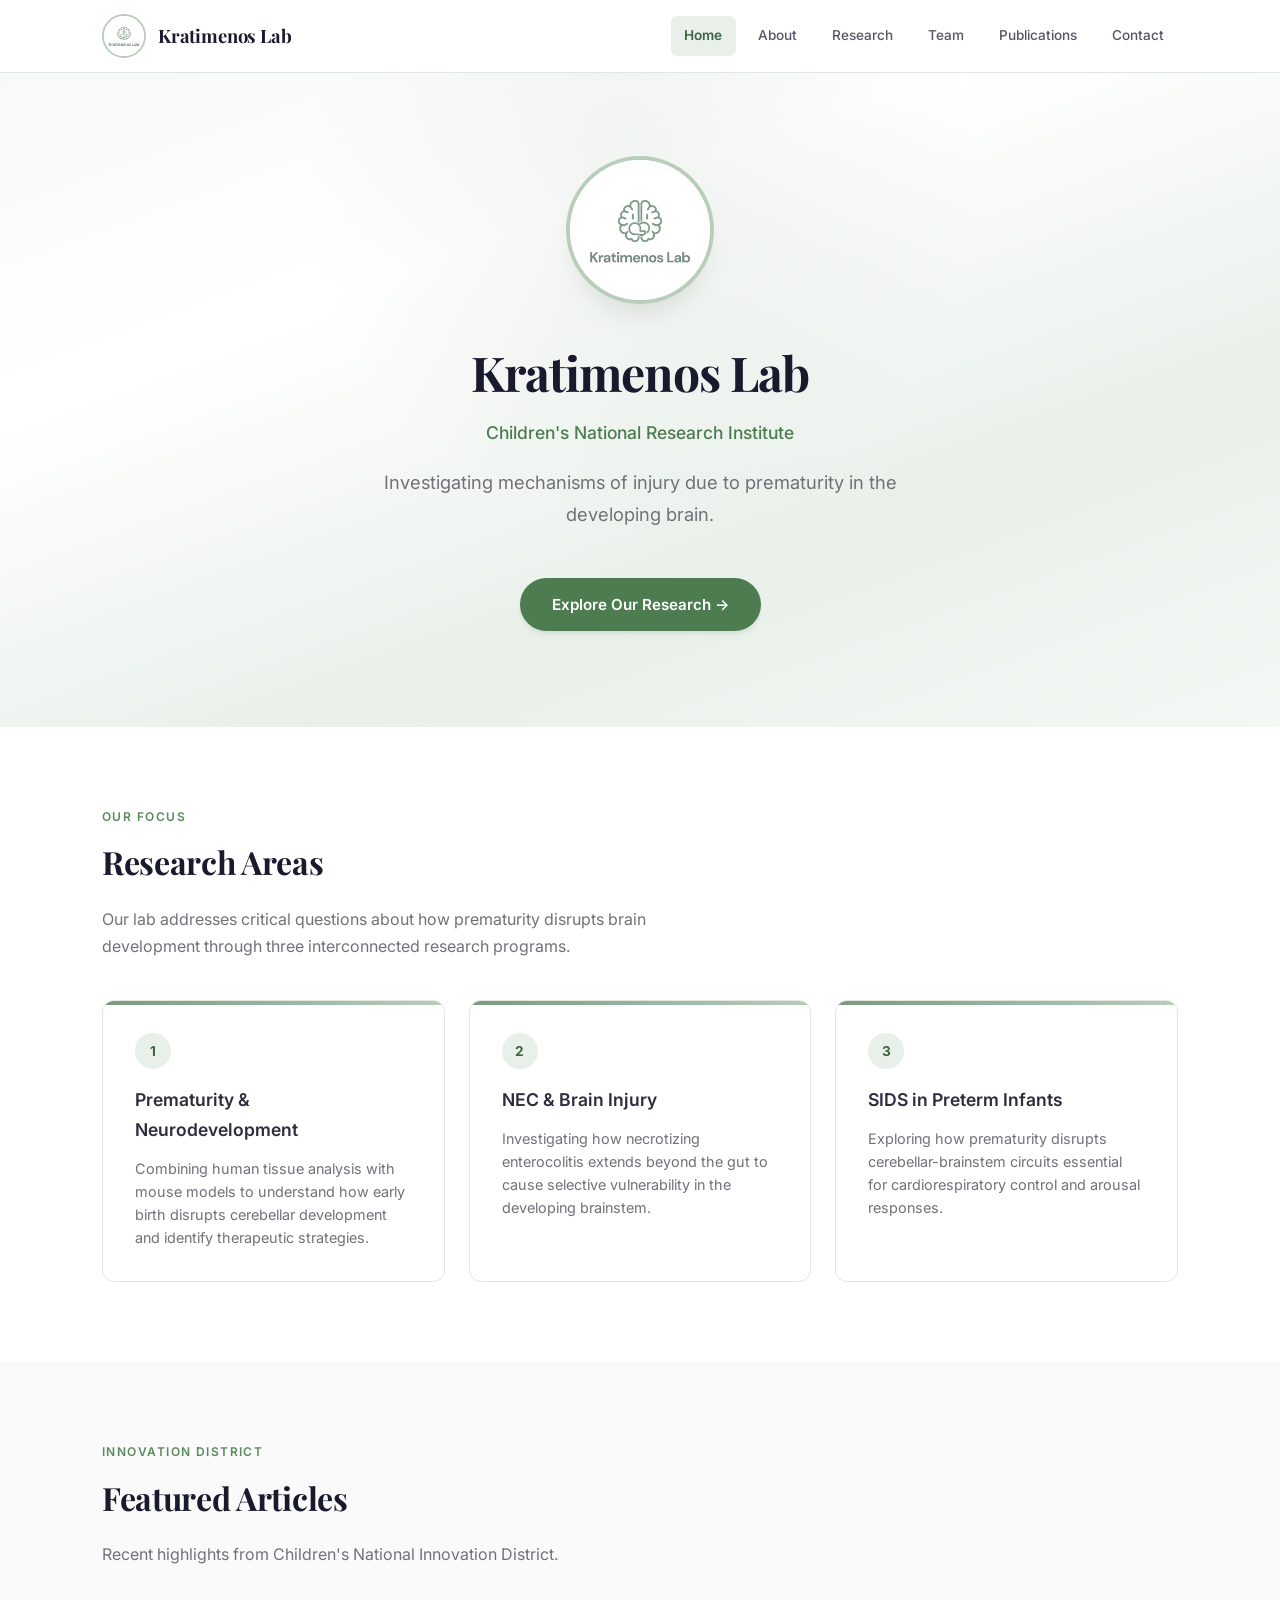
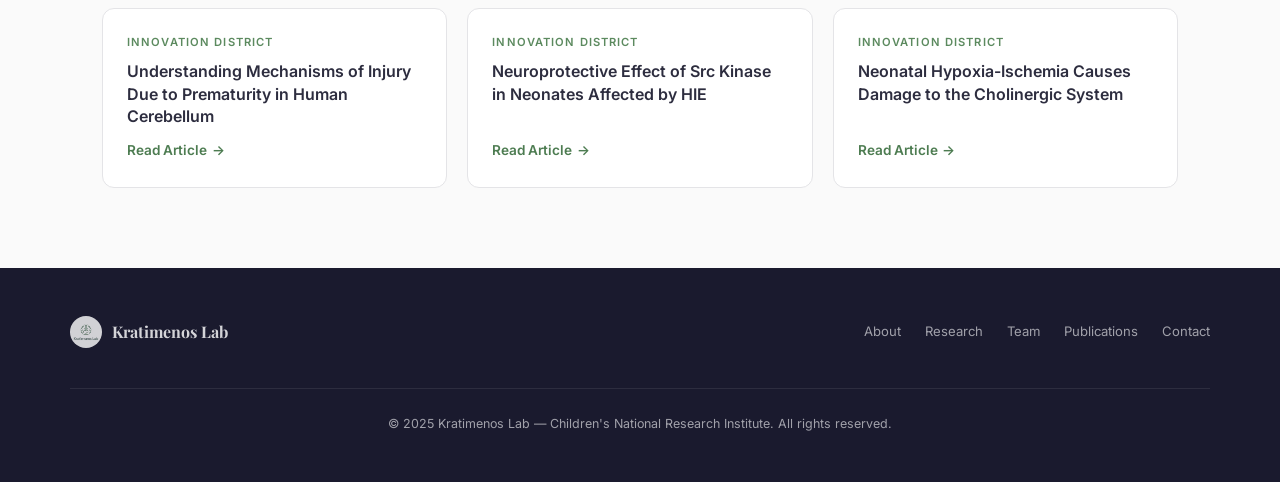
==== index.html @ 406d5666 "Redesign as multi-page professional academic lab site - Split into separate pages: Home, About, Rese" ====
<!DOCTYPE html>
<html lang="en">
<head>
  <meta charset="UTF-8">
  <meta name="viewport" content="width=device-width,initial-scale=1">
  <title>Kratimenos Lab | Children's National Research Institute</title>
  <meta name="description" content="Investigating mechanisms of injury due to prematurity in the developing brain. Kratimenos Lab at Children's National Research Institute.">
  <link rel="icon" href="assets/images/logo.jpg" type="image/jpeg">
  <link rel="stylesheet" href="assets/css/style.css">
</head>
<body>

<!-- NAV -->
<nav class="navbar">
  <div class="nav-inner">
    <a href="index.html" class="nav-brand">
      <img src="assets/images/logo.jpg" alt="Kratimenos Lab">
      Kratimenos Lab
    </a>
    <button class="nav-toggle" aria-label="Menu" aria-expanded="false">
      <span></span><span></span><span></span>
    </button>
    <div class="nav-links">
      <a href="index.html" class="active">Home</a>
      <a href="about.html">About</a>
      <a href="research.html">Research</a>
      <a href="team.html">Team</a>
      <a href="publications.html">Publications</a>
      <a href="contact.html">Contact</a>
    </div>
  </div>
</nav>

<!-- HERO -->
<header class="hero">
  <div class="container">
    <img src="assets/images/logo.jpg" alt="Kratimenos Lab" class="hero-logo">
    <h1>Kratimenos Lab</h1>
    <p class="hero-inst">Children's National Research Institute</p>
    <p class="hero-tagline">Investigating mechanisms of injury due to prematurity in the developing brain.</p>
    <a href="about.html" class="hero-cta">Explore Our Research &rarr;</a>
  </div>
</header>

<!-- RESEARCH OVERVIEW -->
<section class="home-section">
  <div class="container">
    <p class="section-label">Our Focus</p>
    <h2 class="section-heading">Research Areas</h2>
    <p class="section-desc">Our lab addresses critical questions about how prematurity disrupts brain development through three interconnected research programs.</p>
    <div class="research-preview-grid">
      <div class="research-preview">
        <div class="rp-num">1</div>
        <h3>Prematurity &amp; Neurodevelopment</h3>
        <p>Combining human tissue analysis with mouse models to understand how early birth disrupts cerebellar development and identify therapeutic strategies.</p>
      </div>
      <div class="research-preview">
        <div class="rp-num">2</div>
        <h3>NEC &amp; Brain Injury</h3>
        <p>Investigating how necrotizing enterocolitis extends beyond the gut to cause selective vulnerability in the developing brainstem.</p>
      </div>
      <div class="research-preview">
        <div class="rp-num">3</div>
        <h3>SIDS in Preterm Infants</h3>
        <p>Exploring how prematurity disrupts cerebellar-brainstem circuits essential for cardiorespiratory control and arousal responses.</p>
      </div>
    </div>
  </div>
</section>

<!-- FEATURED IN -->
<section class="home-section">
  <div class="container">
    <p class="section-label">Innovation District</p>
    <h2 class="section-heading">Featured Articles</h2>
    <p class="section-desc">Recent highlights from Children's National Innovation District.</p>
    <div class="featured-grid">
      <a href="https://innovationdistrict.childrensnational.org/understanding-mechanisms-of-injury-due-to-prematurity-in-human-cerebellum/" class="featured-card" target="_blank" rel="noopener">
        <span class="card-label">Innovation District</span>
        <h3>Understanding Mechanisms of Injury Due to Prematurity in Human Cerebellum</h3>
        <span class="card-link">Read Article</span>
      </a>
      <a href="https://innovationdistrict.childrensnational.org/neuroprotective-effect-of-src-kinase-in-neonates-affected-by-hie/" class="featured-card" target="_blank" rel="noopener">
        <span class="card-label">Innovation District</span>
        <h3>Neuroprotective Effect of Src Kinase in Neonates Affected by HIE</h3>
        <span class="card-link">Read Article</span>
      </a>
      <a href="https://innovationdistrict.childrensnational.org/neonatal-hypoxia-ischemia-causes-damage-to-the-cholinergic-system/" class="featured-card" target="_blank" rel="noopener">
        <span class="card-label">Innovation District</span>
        <h3>Neonatal Hypoxia-Ischemia Causes Damage to the Cholinergic System</h3>
        <span class="card-link">Read Article</span>
      </a>
    </div>
  </div>
</section>

<!-- FOOTER -->
<footer>
  <div class="footer-inner">
    <div class="footer-brand">
      <img src="assets/images/logo.jpg" alt="">
      Kratimenos Lab
    </div>
    <div class="footer-links">
      <a href="about.html">About</a>
      <a href="research.html">Research</a>
      <a href="team.html">Team</a>
      <a href="publications.html">Publications</a>
      <a href="contact.html">Contact</a>
    </div>
    <p class="footer-copy">&copy; 2025 Kratimenos Lab &mdash; Children's National Research Institute. All rights reserved.</p>
  </div>
</footer>

<script src="assets/js/nav.js"></script>
</body>
</html>
---- assets/css/style.css ----
/* ============================================
   Kratimenos Lab — Professional Academic Site
   ============================================ */

@import url('https://fonts.googleapis.com/css2?family=Inter:wght@300;400;500;600;700&family=Playfair+Display:wght@600;700&display=swap');

:root {
  --sage-900: #2d4a30;
  --sage-800: #3d6341;
  --sage-700: #4d7c51;
  --sage-600: #5c8a5f;
  --sage-500: #7a9a7e;
  --sage-400: #99b49c;
  --sage-300: #b8ceba;
  --sage-200: #d4e3d5;
  --sage-100: #e8f0e9;
  --sage-50:  #f4f8f4;

  --neutral-900: #1a1a2e;
  --neutral-800: #2d2d3f;
  --neutral-700: #404052;
  --neutral-600: #555566;
  --neutral-500: #71717a;
  --neutral-400: #a1a1aa;
  --neutral-300: #d4d4d8;
  --neutral-200: #e4e4e7;
  --neutral-100: #f4f4f5;
  --neutral-50:  #fafafa;

  --white: #ffffff;
  --font-serif: 'Playfair Display', Georgia, serif;
  --font-sans: 'Inter', -apple-system, BlinkMacSystemFont, 'Segoe UI', sans-serif;
  --shadow-sm: 0 1px 2px rgba(0,0,0,.05);
  --shadow-md: 0 4px 6px -1px rgba(0,0,0,.07), 0 2px 4px -2px rgba(0,0,0,.05);
  --shadow-lg: 0 10px 15px -3px rgba(0,0,0,.08), 0 4px 6px -4px rgba(0,0,0,.04);
  --shadow-xl: 0 20px 25px -5px rgba(0,0,0,.08), 0 8px 10px -6px rgba(0,0,0,.04);
  --radius: 8px;
  --radius-lg: 12px;
  --max-w: 1140px;
  --transition: all .25s ease;
}

/* ---------- Reset ---------- */
*, *::before, *::after { box-sizing: border-box; margin: 0; padding: 0; }
html { scroll-behavior: smooth; }
body {
  font-family: var(--font-sans);
  color: var(--neutral-700);
  line-height: 1.7;
  background: var(--white);
  -webkit-font-smoothing: antialiased;
}
img { max-width: 100%; height: auto; display: block; }
a { color: var(--sage-700); text-decoration: none; transition: var(--transition); }
a:hover { color: var(--sage-900); }
ul, ol { list-style: none; }

/* ---------- Utilities ---------- */
.container { max-width: var(--max-w); margin: 0 auto; padding: 0 2rem; }
.text-center { text-align: center; }

/* ============================
   NAVIGATION
   ============================ */
.navbar {
  position: fixed; top: 0; left: 0; right: 0; z-index: 1000;
  background: rgba(255,255,255,.95);
  backdrop-filter: blur(12px);
  -webkit-backdrop-filter: blur(12px);
  border-bottom: 1px solid var(--neutral-200);
  transition: var(--transition);
}
.navbar.scrolled { box-shadow: var(--shadow-md); }
.nav-inner {
  display: flex; align-items: center; justify-content: space-between;
  max-width: var(--max-w); margin: 0 auto; padding: 0 2rem; height: 72px;
}
.nav-brand {
  display: flex; align-items: center; gap: .75rem;
  font-family: var(--font-serif); font-weight: 700; font-size: 1.15rem;
  color: var(--neutral-900); letter-spacing: -.01em;
}
.nav-brand img { height: 44px; width: 44px; border-radius: 50%; object-fit: cover; border: 2px solid var(--sage-300); }
.nav-links { display: flex; gap: .5rem; }
.nav-links a {
  font-size: .85rem; font-weight: 500; color: var(--neutral-600);
  padding: .5rem .85rem; border-radius: 6px;
  transition: var(--transition);
}
.nav-links a:hover { color: var(--sage-800); background: var(--sage-50); }
.nav-links a.active { color: var(--sage-800); background: var(--sage-100); font-weight: 600; }

.nav-toggle {
  display: none; background: none; border: 1px solid var(--neutral-300);
  border-radius: 6px; padding: .45rem .55rem; cursor: pointer;
}
.nav-toggle span { display: block; width: 20px; height: 2px; background: var(--neutral-700); margin: 4px 0; transition: .3s; }

/* ============================
   PAGE HEADER (Hero-style)
   ============================ */
.page-header {
  padding: 8rem 2rem 4rem;
  background: linear-gradient(135deg, var(--sage-50) 0%, var(--white) 40%, var(--sage-100) 100%);
  border-bottom: 1px solid var(--sage-200);
  position: relative;
  overflow: hidden;
}
.page-header::before {
  content: '';
  position: absolute; top: -50%; right: -20%; width: 600px; height: 600px;
  border-radius: 50%;
  background: radial-gradient(circle, rgba(122,154,126,.08) 0%, transparent 70%);
  pointer-events: none;
}
.page-header .container { position: relative; z-index: 1; }
.page-header h1 {
  font-family: var(--font-serif); font-size: 2.5rem; font-weight: 700;
  color: var(--neutral-900); margin-bottom: .5rem; letter-spacing: -.02em;
}
.page-header .subtitle {
  font-size: 1.1rem; color: var(--neutral-500); max-width: 640px;
}
.breadcrumb {
  font-size: .82rem; color: var(--neutral-400); margin-bottom: 1rem;
}
.breadcrumb a { color: var(--sage-600); }
.breadcrumb span { margin: 0 .4rem; }

/* ============================
   HOME HERO (special)
   ============================ */
.hero {
  padding: 10rem 2rem 6rem;
  background: linear-gradient(160deg, var(--sage-50) 0%, var(--white) 35%, var(--sage-100) 70%, var(--sage-50) 100%);
  text-align: center;
  position: relative;
  overflow: hidden;
}
.hero::before {
  content: '';
  position: absolute; top: -30%; left: 50%; transform: translateX(-50%);
  width: 800px; height: 800px; border-radius: 50%;
  background: radial-gradient(circle, rgba(122,154,126,.1) 0%, transparent 60%);
  pointer-events: none;
}
.hero .container { position: relative; z-index: 1; }
.hero-logo {
  width: 140px; height: 140px; object-fit: cover; border-radius: 50%;
  margin: 0 auto 2rem;
  border: 4px solid var(--white);
  box-shadow: 0 0 0 4px var(--sage-300), var(--shadow-xl);
}
.hero h1 {
  font-family: var(--font-serif); font-size: 3rem; font-weight: 700;
  color: var(--neutral-900); margin-bottom: .3rem; letter-spacing: -.02em;
}
.hero .hero-inst {
  font-size: 1.1rem; color: var(--sage-700); font-weight: 500; margin-bottom: 1.2rem;
}
.hero .hero-tagline {
  font-size: 1.15rem; color: var(--neutral-500); max-width: 600px;
  margin: 0 auto 3rem; line-height: 1.7;
}
.hero-cta {
  display: inline-flex; align-items: center; gap: .5rem;
  padding: .85rem 2rem;
  background: var(--sage-700); color: var(--white);
  border-radius: 50px; font-weight: 600; font-size: .95rem;
  box-shadow: var(--shadow-md); transition: var(--transition);
}
.hero-cta:hover { background: var(--sage-800); color: var(--white); transform: translateY(-2px); box-shadow: var(--shadow-lg); }

/* ============================
   HOME SECTIONS
   ============================ */
.home-section { padding: 5rem 2rem; }
.home-section:nth-child(even) { background: var(--neutral-50); }
.home-section .section-label {
  font-size: .75rem; font-weight: 600; text-transform: uppercase;
  letter-spacing: .12em; color: var(--sage-600); margin-bottom: .5rem;
}
.home-section .section-heading {
  font-family: var(--font-serif); font-size: 2rem; color: var(--neutral-900);
  margin-bottom: 1rem; letter-spacing: -.01em;
}
.home-section .section-desc {
  color: var(--neutral-500); max-width: 640px; margin-bottom: 2.5rem;
}

/* Featured links */
.featured-grid {
  display: grid; grid-template-columns: repeat(auto-fit, minmax(300px, 1fr)); gap: 1.25rem;
}
.featured-card {
  background: var(--white); border: 1px solid var(--neutral-200);
  border-radius: var(--radius-lg); padding: 1.5rem; transition: var(--transition);
  display: flex; flex-direction: column;
}
.featured-card:hover { border-color: var(--sage-400); box-shadow: var(--shadow-lg); transform: translateY(-3px); }
.featured-card .card-label {
  font-size: .7rem; font-weight: 600; text-transform: uppercase;
  letter-spacing: .1em; color: var(--sage-600); margin-bottom: .5rem;
}
.featured-card h3 { font-size: 1rem; font-weight: 600; color: var(--neutral-800); line-height: 1.4; margin-bottom: .75rem; }
.featured-card .card-link {
  margin-top: auto; font-size: .85rem; font-weight: 600;
  color: var(--sage-700); display: inline-flex; align-items: center; gap: .3rem;
}
.featured-card .card-link::after { content: '\2192'; transition: transform .2s; }
.featured-card:hover .card-link::after { transform: translateX(4px); }

/* Research preview cards on home */
.research-preview-grid {
  display: grid; grid-template-columns: repeat(auto-fit, minmax(300px, 1fr)); gap: 1.5rem;
}
.research-preview {
  background: var(--white); border: 1px solid var(--neutral-200);
  border-radius: var(--radius-lg); padding: 2rem; position: relative;
  transition: var(--transition); overflow: hidden;
}
.research-preview::before {
  content: ''; position: absolute; top: 0; left: 0; right: 0;
  height: 4px; background: linear-gradient(90deg, var(--sage-500), var(--sage-300));
}
.research-preview:hover { box-shadow: var(--shadow-lg); transform: translateY(-3px); }
.research-preview .rp-num {
  display: inline-flex; align-items: center; justify-content: center;
  width: 36px; height: 36px; border-radius: 50%;
  background: var(--sage-100); color: var(--sage-800);
  font-weight: 700; font-size: .85rem; margin-bottom: 1rem;
}
.research-preview h3 { font-size: 1.1rem; font-weight: 600; color: var(--neutral-800); margin-bottom: .75rem; }
.research-preview p { font-size: .9rem; color: var(--neutral-500); line-height: 1.6; }

/* ============================
   ABOUT PAGE
   ============================ */
.about-content { padding: 4rem 2rem 5rem; }
.about-block { margin-bottom: 3rem; max-width: 780px; }
.about-block h2 {
  font-family: var(--font-serif); font-size: 1.5rem; color: var(--neutral-900);
  margin-bottom: .75rem; padding-left: 1rem;
  border-left: 3px solid var(--sage-500);
}
.about-block p { font-size: .95rem; color: var(--neutral-600); line-height: 1.85; }

/* Highlights bar */
.highlights {
  display: grid; grid-template-columns: repeat(auto-fit, minmax(220px, 1fr)); gap: 1.5rem;
  padding: 3rem 2rem; background: var(--sage-50); border-top: 1px solid var(--sage-200);
  border-bottom: 1px solid var(--sage-200);
}
.highlight-item { text-align: center; padding: 1.5rem; }
.highlight-item .hl-icon {
  width: 56px; height: 56px; border-radius: 50%; margin: 0 auto .75rem;
  background: var(--sage-100); color: var(--sage-700);
  display: flex; align-items: center; justify-content: center;
  font-size: 1.5rem;
}
.highlight-item h4 { font-size: .95rem; color: var(--neutral-800); margin-bottom: .25rem; }
.highlight-item p { font-size: .82rem; color: var(--neutral-500); }

/* ============================
   RESEARCH PAGE
   ============================ */
.research-content { padding: 4rem 2rem 5rem; }
.research-area {
  background: var(--white); border: 1px solid var(--neutral-200);
  border-radius: var(--radius-lg); padding: 2.5rem; margin-bottom: 2rem;
  position: relative; overflow: hidden;
  box-shadow: var(--shadow-sm);
}
.research-area::before {
  content: ''; position: absolute; top: 0; left: 0; width: 4px; height: 100%;
  background: linear-gradient(180deg, var(--sage-500), var(--sage-300));
}
.research-area .area-num {
  display: inline-flex; align-items: center; gap: .5rem;
  font-size: .75rem; font-weight: 600; text-transform: uppercase;
  letter-spacing: .1em; color: var(--sage-600); margin-bottom: .75rem;
}
.research-area .area-num span {
  display: inline-flex; align-items: center; justify-content: center;
  width: 28px; height: 28px; border-radius: 50%;
  background: var(--sage-100); color: var(--sage-800);
  font-weight: 700; font-size: .8rem;
}
.research-area h2 {
  font-family: var(--font-serif); font-size: 1.4rem; color: var(--neutral-900);
  margin-bottom: 1rem; letter-spacing: -.01em;
}
.research-area p { font-size: .93rem; color: var(--neutral-600); line-height: 1.85; }

/* ============================
   PI SECTION
   ============================ */
.pi-section { padding: 4rem 2rem; background: var(--sage-50); border-bottom: 1px solid var(--sage-200); }
.pi-card {
  display: flex; gap: 3rem; align-items: flex-start;
  max-width: 860px; margin: 0 auto;
}
.pi-avatar {
  flex-shrink: 0; width: 200px; height: 200px; border-radius: var(--radius-lg);
  background: linear-gradient(135deg, var(--sage-300), var(--sage-500));
  color: var(--white);
  display: flex; align-items: center; justify-content: center;
  font-family: var(--font-serif); font-size: 3.5rem; font-weight: 700;
  box-shadow: var(--shadow-lg);
}
.pi-info h2 {
  font-family: var(--font-serif); font-size: 1.8rem; color: var(--neutral-900);
  margin-bottom: .25rem;
}
.pi-info .pi-title {
  font-size: 1rem; color: var(--sage-700); font-weight: 500; margin-bottom: .25rem;
}
.pi-info .pi-affiliation {
  font-size: .9rem; color: var(--neutral-500); margin-bottom: 1.25rem;
  padding-bottom: 1.25rem; border-bottom: 1px solid var(--sage-200);
}
.pi-info .pi-bio { font-size: .93rem; color: var(--neutral-600); line-height: 1.8; }

/* ============================
   TEAM PAGE
   ============================ */
.team-content { padding: 4rem 2rem 5rem; }
.team-grid {
  display: grid; grid-template-columns: repeat(auto-fill, minmax(280px, 1fr)); gap: 1.5rem;
}
.member-card {
  background: var(--white); border: 1px solid var(--neutral-200);
  border-radius: var(--radius-lg); padding: 1.75rem; text-align: center;
  transition: var(--transition);
  box-shadow: var(--shadow-sm);
}
.member-card:hover { box-shadow: var(--shadow-lg); transform: translateY(-4px); }
.member-card .avatar {
  width: 80px; height: 80px; border-radius: 50%; margin: 0 auto 1rem;
  background: linear-gradient(135deg, var(--sage-200), var(--sage-400));
  color: var(--sage-900);
  display: flex; align-items: center; justify-content: center;
  font-size: 1.3rem; font-weight: 700; font-family: var(--font-serif);
}
.member-card h3 { font-size: 1.05rem; color: var(--neutral-800); margin-bottom: .15rem; font-weight: 600; }
.member-card .mem-title { font-size: .82rem; color: var(--sage-700); font-weight: 500; margin-bottom: .6rem; }
.member-card .mem-bio { font-size: .83rem; color: var(--neutral-500); line-height: 1.55; }

/* ============================
   PUBLICATIONS PAGE
   ============================ */
.pub-content { padding: 4rem 2rem 5rem; }
.pub-stats {
  display: flex; gap: 2rem; margin-bottom: 3rem; flex-wrap: wrap;
}
.pub-stat {
  background: var(--sage-50); border: 1px solid var(--sage-200);
  border-radius: var(--radius); padding: 1.25rem 1.75rem;
}
.pub-stat .stat-num {
  font-family: var(--font-serif); font-size: 2rem; font-weight: 700; color: var(--sage-800);
}
.pub-stat .stat-label { font-size: .8rem; color: var(--neutral-500); font-weight: 500; }

.pub-list { display: flex; flex-direction: column; gap: 1rem; }
.pub-item {
  background: var(--white); border: 1px solid var(--neutral-200);
  border-radius: var(--radius-lg); padding: 1.75rem 2rem;
  transition: var(--transition); display: flex; gap: 1.5rem;
  box-shadow: var(--shadow-sm);
}
.pub-item:hover { border-color: var(--sage-400); box-shadow: var(--shadow-md); }
.pub-item .pub-num {
  flex-shrink: 0; width: 40px; height: 40px; border-radius: 50%;
  background: var(--sage-100); color: var(--sage-800);
  display: flex; align-items: center; justify-content: center;
  font-weight: 700; font-size: .85rem; margin-top: .2rem;
}
.pub-item .pub-body { flex: 1; }
.pub-item h3 {
  font-size: 1rem; font-weight: 600; color: var(--neutral-800);
  line-height: 1.45; margin-bottom: .5rem;
}
.pub-item h3 a { color: var(--neutral-800); }
.pub-item h3 a:hover { color: var(--sage-700); }
.pub-meta-line {
  display: flex; flex-wrap: wrap; gap: .4rem; align-items: center;
  font-size: .82rem; color: var(--neutral-500); margin-bottom: .4rem;
}
.pub-meta-line .journal {
  font-weight: 600; color: var(--sage-700);
}
.pub-meta-line .badge {
  display: inline-block; padding: .15rem .5rem; border-radius: 20px;
  font-size: .7rem; font-weight: 600; background: var(--sage-100);
  color: var(--sage-800);
}
.pub-authors {
  font-size: .8rem; color: var(--neutral-400); line-height: 1.5;
}
.pub-ids {
  display: flex; gap: 1rem; margin-top: .5rem; font-size: .78rem;
}
.pub-ids a {
  color: var(--sage-600); font-weight: 500;
  padding: .2rem .6rem; border-radius: 4px; background: var(--neutral-50);
  border: 1px solid var(--neutral-200);
}
.pub-ids a:hover { background: var(--sage-50); border-color: var(--sage-300); }

/* ============================
   CONTACT PAGE
   ============================ */
.contact-content { padding: 4rem 2rem 5rem; }
.contact-grid {
  display: grid; grid-template-columns: 1fr 1fr; gap: 3rem;
  max-width: 800px;
}
.contact-block h3 {
  font-family: var(--font-serif); font-size: 1.2rem; color: var(--neutral-900);
  margin-bottom: 1rem;
}
.contact-block p { font-size: .95rem; color: var(--neutral-600); margin-bottom: .4rem; }
.contact-block .inst-name { font-weight: 600; color: var(--neutral-800); }

/* ============================
   FOOTER
   ============================ */
footer {
  background: var(--neutral-900); color: var(--neutral-400);
  padding: 3rem 2rem;
}
.footer-inner {
  max-width: var(--max-w); margin: 0 auto;
  display: flex; justify-content: space-between; align-items: center; flex-wrap: wrap; gap: 1rem;
}
.footer-brand {
  display: flex; align-items: center; gap: .6rem;
  font-family: var(--font-serif); font-weight: 700; font-size: 1rem; color: var(--neutral-300);
}
.footer-brand img { height: 32px; width: 32px; border-radius: 50%; object-fit: cover; opacity: .8; }
.footer-links { display: flex; gap: 1.5rem; }
.footer-links a { font-size: .82rem; color: var(--neutral-400); }
.footer-links a:hover { color: var(--sage-400); }
.footer-copy { width: 100%; text-align: center; margin-top: 1.5rem; padding-top: 1.5rem; border-top: 1px solid var(--neutral-800); font-size: .78rem; }

/* ============================
   RESPONSIVE
   ============================ */
@media (max-width: 768px) {
  .nav-toggle { display: block; }
  .nav-links {
    display: none; flex-direction: column;
    position: absolute; top: 100%; left: 0; right: 0;
    background: var(--white); border-bottom: 1px solid var(--neutral-200);
    padding: 1rem; gap: .25rem; box-shadow: var(--shadow-lg);
  }
  .nav-links.open { display: flex; }

  .hero { padding: 7rem 1.5rem 3.5rem; }
  .hero h1 { font-size: 2.2rem; }
  .hero-logo { width: 110px; height: 110px; }

  .page-header { padding: 6.5rem 1.5rem 2.5rem; }
  .page-header h1 { font-size: 1.8rem; }

  .pi-card { flex-direction: column; align-items: center; text-align: center; gap: 1.5rem; }
  .pi-avatar { width: 150px; height: 150px; font-size: 2.5rem; }
  .pi-info .pi-affiliation { text-align: center; }

  .team-grid { grid-template-columns: 1fr; }
  .featured-grid { grid-template-columns: 1fr; }
  .research-preview-grid { grid-template-columns: 1fr; }

  .pub-item { flex-direction: column; gap: .75rem; }
  .pub-stats { flex-direction: column; }
  .contact-grid { grid-template-columns: 1fr; gap: 2rem; }

  .footer-inner { flex-direction: column; text-align: center; }
  .footer-links { justify-content: center; }

  .highlights { grid-template-columns: 1fr 1fr; }
}

@media (max-width: 480px) {
  .highlights { grid-template-columns: 1fr; }
}
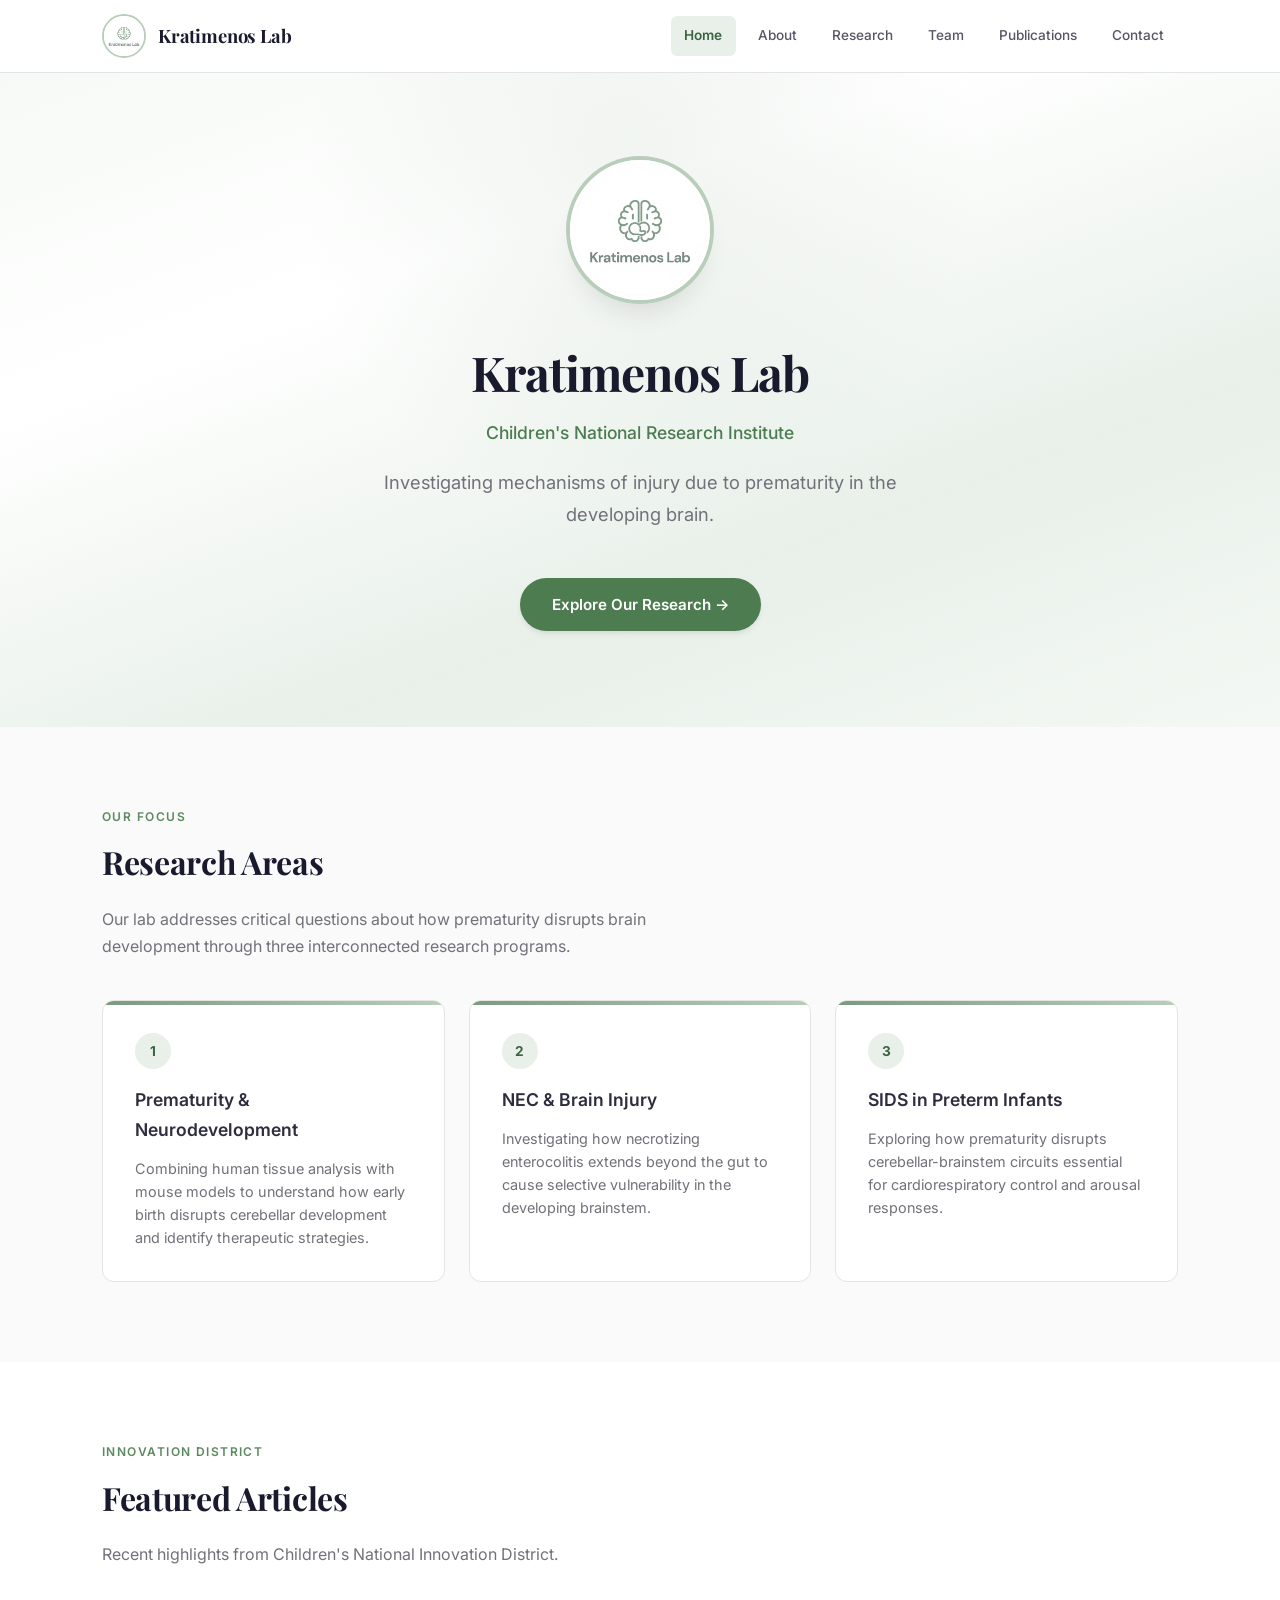
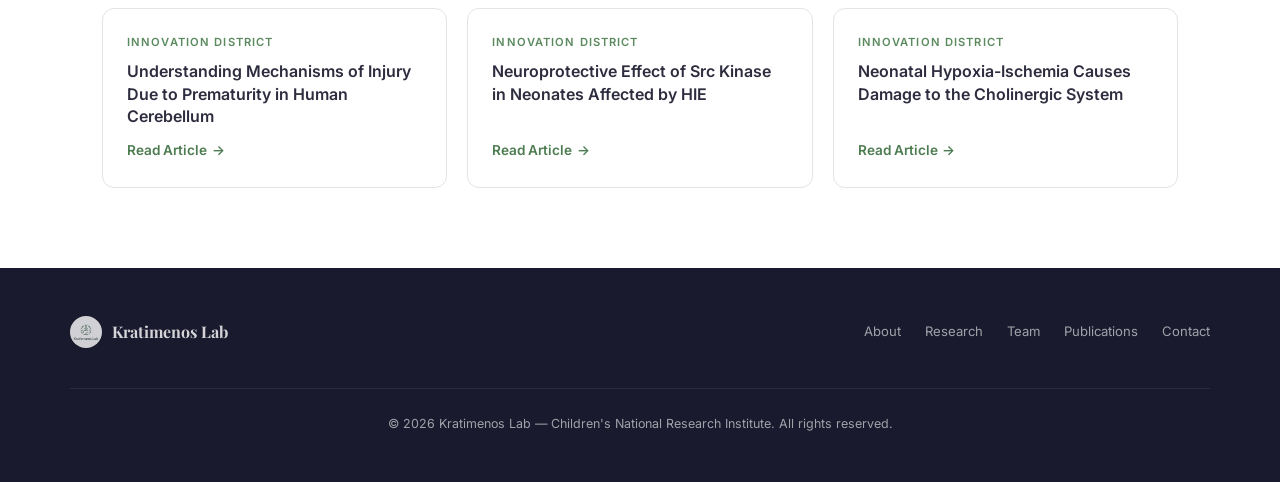
==== commit 428f956f: "Fix mobile/desktop issues: accessibility, layout, and consistency - Add overflow-x:hidden to prevent" ====
--- a/index.html
+++ b/index.html
@@ -5,8 +5,11 @@
   <meta name="viewport" content="width=device-width,initial-scale=1">
   <title>Kratimenos Lab | Children's National Research Institute</title>
   <meta name="description" content="Investigating mechanisms of injury due to prematurity in the developing brain. Kratimenos Lab at Children's National Research Institute.">
-  <link rel="icon" href="assets/images/logo.jpg" type="image/jpeg">
-  <link rel="stylesheet" href="assets/css/style.css">
+  <link rel="icon" href="/assets/images/logo.jpg" type="image/jpeg">
+  <link rel="preconnect" href="https://fonts.googleapis.com">
+  <link rel="preconnect" href="https://fonts.gstatic.com" crossorigin>
+  <link href="https://fonts.googleapis.com/css2?family=Inter:wght@300;400;500;600;700&family=Playfair+Display:wght@600;700&display=swap" rel="stylesheet">
+  <link rel="stylesheet" href="/assets/css/style.css">
 </head>
 <body>
 
@@ -15,7 +18,7 @@
   <div class="nav-inner">
     <a href="index.html" class="nav-brand">
       <img src="assets/images/logo.jpg" alt="Kratimenos Lab">
-      Kratimenos Lab
+      <span>Kratimenos Lab</span>
     </a>
     <button class="nav-toggle" aria-label="Menu" aria-expanded="false">
       <span></span><span></span><span></span>
@@ -31,6 +34,7 @@
   </div>
 </nav>
 
+<main>
 <!-- HERO -->
 <header class="hero">
   <div class="container">
@@ -94,12 +98,14 @@
   </div>
 </section>
 
+</main>
+
 <!-- FOOTER -->
 <footer>
   <div class="footer-inner">
     <div class="footer-brand">
       <img src="assets/images/logo.jpg" alt="">
-      Kratimenos Lab
+      <span>Kratimenos Lab</span>
     </div>
     <div class="footer-links">
       <a href="about.html">About</a>
@@ -108,7 +114,7 @@
       <a href="publications.html">Publications</a>
       <a href="contact.html">Contact</a>
     </div>
-    <p class="footer-copy">&copy; 2025 Kratimenos Lab &mdash; Children's National Research Institute. All rights reserved.</p>
+    <p class="footer-copy">&copy; 2026 Kratimenos Lab &mdash; Children's National Research Institute. All rights reserved.</p>
   </div>
 </footer>
 
--- a/assets/css/style.css
+++ b/assets/css/style.css
@@ -1,8 +1,6 @@
 /* ============================================
    Kratimenos Lab — Professional Academic Site
    ============================================ */
-
-@import url('https://fonts.googleapis.com/css2?family=Inter:wght@300;400;500;600;700&family=Playfair+Display:wght@600;700&display=swap');
 
 :root {
   --sage-900: #2d4a30;
@@ -42,17 +40,23 @@
 
 /* ---------- Reset ---------- */
 *, *::before, *::after { box-sizing: border-box; margin: 0; padding: 0; }
-html { scroll-behavior: smooth; }
+html { scroll-behavior: smooth; scroll-padding-top: 80px; }
 body {
   font-family: var(--font-sans);
   color: var(--neutral-700);
   line-height: 1.7;
   background: var(--white);
   -webkit-font-smoothing: antialiased;
+  overflow-x: hidden;
 }
 img { max-width: 100%; height: auto; display: block; }
 a { color: var(--sage-700); text-decoration: none; transition: var(--transition); }
 a:hover { color: var(--sage-900); }
+a:focus-visible, button:focus-visible {
+  outline: 2px solid var(--sage-500);
+  outline-offset: 2px;
+  border-radius: 4px;
+}
 ul, ol { list-style: none; }
 
 /* ---------- Utilities ---------- */
@@ -346,6 +350,16 @@
 .member-card .mem-title { font-size: .82rem; color: var(--sage-700); font-weight: 500; margin-bottom: .6rem; }
 .member-card .mem-bio { font-size: .83rem; color: var(--neutral-500); line-height: 1.55; }
 
+/* Team sub-heading */
+.team-content .section-label {
+  font-size: .75rem; font-weight: 600; text-transform: uppercase;
+  letter-spacing: .12em; color: var(--sage-600); margin-bottom: .5rem;
+}
+.team-content .section-heading {
+  font-family: var(--font-serif); font-size: 1.8rem;
+  color: var(--neutral-900); margin-bottom: 2rem;
+}
+
 /* ============================
    PUBLICATIONS PAGE
    ============================ */
@@ -397,6 +411,7 @@
 }
 .pub-authors {
   font-size: .8rem; color: var(--neutral-400); line-height: 1.5;
+  word-break: break-word;
 }
 .pub-ids {
   display: flex; gap: 1rem; margin-top: .5rem; font-size: .78rem;
@@ -411,7 +426,7 @@
 /* ============================
    CONTACT PAGE
    ============================ */
-.contact-content { padding: 4rem 2rem 5rem; }
+.contact-content { padding: 4rem 2rem 5rem; min-height: 50vh; }
 .contact-grid {
   display: grid; grid-template-columns: 1fr 1fr; gap: 3rem;
   max-width: 800px;
@@ -447,41 +462,135 @@
 /* ============================
    RESPONSIVE
    ============================ */
+
+/* --- Tablet & below (768px) --- */
 @media (max-width: 768px) {
+  /* Mobile nav */
+  .nav-inner { height: 60px; padding: 0 1.25rem; }
+  .nav-brand { font-size: 1rem; gap: .5rem; }
+  .nav-brand img { height: 36px; width: 36px; }
   .nav-toggle { display: block; }
   .nav-links {
-    display: none; flex-direction: column;
+    display: flex; flex-direction: column;
     position: absolute; top: 100%; left: 0; right: 0;
     background: var(--white); border-bottom: 1px solid var(--neutral-200);
-    padding: 1rem; gap: .25rem; box-shadow: var(--shadow-lg);
+    padding: .5rem 1rem 1rem; gap: 0; box-shadow: var(--shadow-lg);
+    max-height: 0; overflow: hidden; opacity: 0;
+    transition: max-height .35s ease, opacity .25s ease, padding .35s ease;
   }
-  .nav-links.open { display: flex; }
-
-  .hero { padding: 7rem 1.5rem 3.5rem; }
-  .hero h1 { font-size: 2.2rem; }
-  .hero-logo { width: 110px; height: 110px; }
-
-  .page-header { padding: 6.5rem 1.5rem 2.5rem; }
-  .page-header h1 { font-size: 1.8rem; }
-
-  .pi-card { flex-direction: column; align-items: center; text-align: center; gap: 1.5rem; }
-  .pi-avatar { width: 150px; height: 150px; font-size: 2.5rem; }
-  .pi-info .pi-affiliation { text-align: center; }
-
+  .nav-links.open {
+    max-height: 400px; opacity: 1; padding: .75rem 1rem 1.25rem;
+  }
+  .nav-links a {
+    font-size: .95rem; padding: .75rem 1rem; border-radius: 8px;
+    /* Bigger touch targets */
+    min-height: 44px; display: flex; align-items: center;
+  }
+
+  /* Animated hamburger */
+  .nav-toggle[aria-expanded="true"] span:nth-child(1) {
+    transform: translateY(6px) rotate(45deg);
+  }
+  .nav-toggle[aria-expanded="true"] span:nth-child(2) {
+    opacity: 0;
+  }
+  .nav-toggle[aria-expanded="true"] span:nth-child(3) {
+    transform: translateY(-6px) rotate(-45deg);
+  }
+
+  /* Container padding */
+  .container { padding: 0 1.25rem; }
+
+  /* Hero */
+  .hero { padding: 6.5rem 1.25rem 3rem; }
+  .hero h1 { font-size: 2rem; }
+  .hero-logo { width: 100px; height: 100px; margin-bottom: 1.5rem; }
+  .hero .hero-inst { font-size: .95rem; }
+  .hero .hero-tagline { font-size: 1rem; margin-bottom: 2rem; }
+  .hero-cta { padding: .75rem 1.75rem; font-size: .9rem; }
+
+  /* Page headers */
+  .page-header { padding: 5.5rem 1.25rem 2rem; }
+  .page-header h1 { font-size: 1.65rem; }
+  .page-header .subtitle { font-size: .95rem; }
+
+  /* Home sections */
+  .home-section { padding: 3rem 1.25rem; }
+  .home-section .section-heading { font-size: 1.6rem; }
+  .home-section .section-desc { font-size: .9rem; margin-bottom: 1.75rem; }
+
+  /* Grids to single column */
   .team-grid { grid-template-columns: 1fr; }
   .featured-grid { grid-template-columns: 1fr; }
   .research-preview-grid { grid-template-columns: 1fr; }
 
-  .pub-item { flex-direction: column; gap: .75rem; }
+  /* Cards - better mobile padding */
+  .featured-card { padding: 1.25rem; }
+  .research-preview { padding: 1.5rem; }
+  .research-area { padding: 1.5rem 1.25rem 1.5rem 1.5rem; }
+  .member-card { padding: 1.5rem; }
+
+  /* PI section */
+  .pi-section { padding: 3rem 1.25rem; }
+  .pi-card { flex-direction: column; align-items: center; text-align: center; gap: 1.5rem; }
+  .pi-avatar { width: 140px; height: 140px; font-size: 2.5rem; }
+  .pi-info h2 { font-size: 1.5rem; }
+  .pi-info .pi-affiliation { text-align: center; }
+
+  /* About */
+  .about-content { padding: 2.5rem 1.25rem 3rem; }
+  .about-block h2 { font-size: 1.3rem; }
+
+  /* Research */
+  .research-content { padding: 2.5rem 1.25rem 3rem; }
+  .research-area h2 { font-size: 1.2rem; }
+
+  /* Team */
+  .team-content { padding: 2.5rem 1.25rem 3rem; }
+
+  /* Publications - touch-friendly */
+  .pub-content { padding: 2.5rem 1.25rem 3rem; }
+  .pub-item { flex-direction: column; gap: .75rem; padding: 1.25rem; }
+  .pub-item .pub-num { width: 32px; height: 32px; font-size: .75rem; }
+  .pub-item h3 { font-size: .92rem; }
+  .pub-stats { flex-direction: row; gap: 1rem; }
+  .pub-stat { flex: 1; padding: 1rem; min-width: 0; }
+  .pub-stat .stat-num { font-size: 1.5rem; }
+  .pub-ids { flex-wrap: wrap; gap: .5rem; }
+  .pub-ids a { padding: .35rem .75rem; font-size: .8rem; min-height: 36px; display: inline-flex; align-items: center; }
+
+  /* Contact */
+  .contact-content { padding: 2.5rem 1.25rem 3rem; }
+  .contact-grid { grid-template-columns: 1fr; gap: 2rem; }
+
+  /* Footer */
+  .footer-inner { flex-direction: column; text-align: center; gap: .75rem; }
+  .footer-links { justify-content: center; flex-wrap: wrap; gap: 1rem; }
+  .footer-links a { font-size: .85rem; padding: .25rem; }
+  .footer-copy { margin-top: 1rem; padding-top: 1rem; }
+  footer { padding: 2rem 1.25rem; }
+
+  /* Highlights */
+  .highlights { grid-template-columns: 1fr 1fr; padding: 2rem 1.25rem; }
+}
+
+/* --- Small phones (480px) --- */
+@media (max-width: 480px) {
+  .hero h1 { font-size: 1.7rem; }
+  .hero-logo { width: 88px; height: 88px; }
+  .hero .hero-tagline { font-size: .92rem; }
+
+  .page-header h1 { font-size: 1.4rem; }
+
+  .home-section .section-heading { font-size: 1.35rem; }
+
+  .highlights { grid-template-columns: 1fr; }
+
   .pub-stats { flex-direction: column; }
-  .contact-grid { grid-template-columns: 1fr; gap: 2rem; }
-
-  .footer-inner { flex-direction: column; text-align: center; }
-  .footer-links { justify-content: center; }
-
-  .highlights { grid-template-columns: 1fr 1fr; }
-}
-
-@media (max-width: 480px) {
-  .highlights { grid-template-columns: 1fr; }
-}
+  .pub-stat { text-align: center; }
+
+  .pi-avatar { width: 110px; height: 110px; font-size: 2rem; }
+  .pi-info h2 { font-size: 1.3rem; }
+
+  .nav-brand span { display: none; }
+}
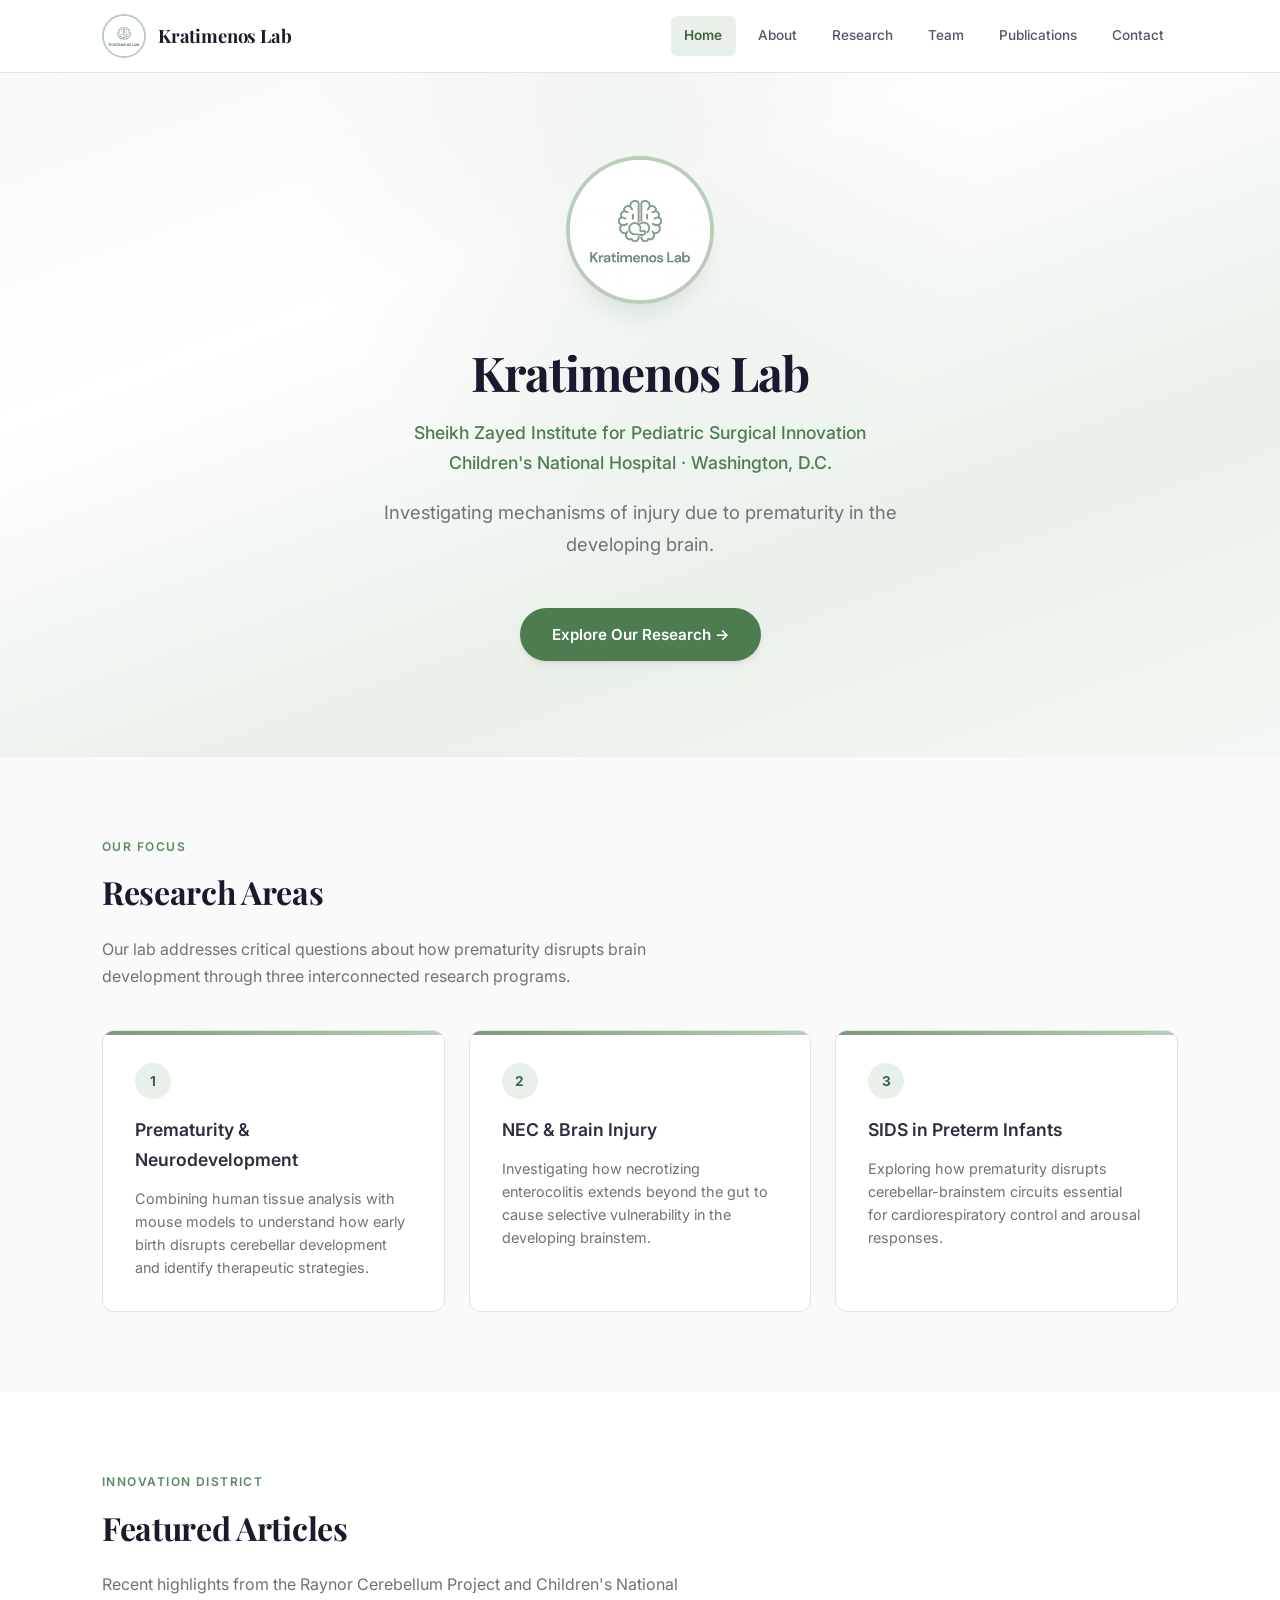
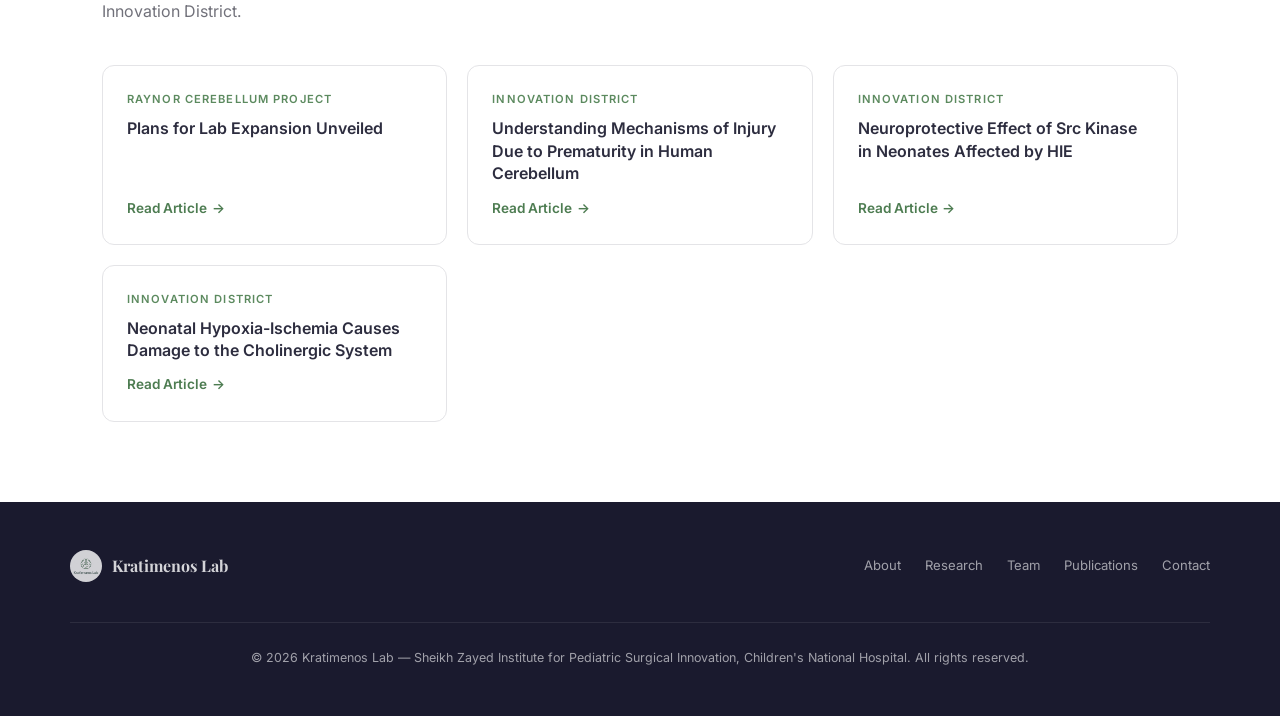
==== commit 1f1aae82: "Update institution to Sheikh Zayed Institute, improve lab context - Correct institution from "Childr" ====
--- a/index.html
+++ b/index.html
@@ -3,8 +3,8 @@
 <head>
   <meta charset="UTF-8">
   <meta name="viewport" content="width=device-width,initial-scale=1">
-  <title>Kratimenos Lab | Children's National Research Institute</title>
-  <meta name="description" content="Investigating mechanisms of injury due to prematurity in the developing brain. Kratimenos Lab at Children's National Research Institute.">
+  <title>Kratimenos Lab | Sheikh Zayed Institute, Children's National Hospital</title>
+  <meta name="description" content="Investigating mechanisms of injury due to prematurity in the developing brain. Kratimenos Lab at the Sheikh Zayed Institute for Pediatric Surgical Innovation, Children's National Hospital.">
   <link rel="icon" href="/assets/images/logo.jpg" type="image/jpeg">
   <link rel="preconnect" href="https://fonts.googleapis.com">
   <link rel="preconnect" href="https://fonts.gstatic.com" crossorigin>
@@ -40,7 +40,7 @@
   <div class="container">
     <img src="assets/images/logo.jpg" alt="Kratimenos Lab" class="hero-logo">
     <h1>Kratimenos Lab</h1>
-    <p class="hero-inst">Children's National Research Institute</p>
+    <p class="hero-inst">Sheikh Zayed Institute for Pediatric Surgical Innovation<br>Children's National Hospital &middot; Washington, D.C.</p>
     <p class="hero-tagline">Investigating mechanisms of injury due to prematurity in the developing brain.</p>
     <a href="about.html" class="hero-cta">Explore Our Research &rarr;</a>
   </div>
@@ -77,8 +77,13 @@
   <div class="container">
     <p class="section-label">Innovation District</p>
     <h2 class="section-heading">Featured Articles</h2>
-    <p class="section-desc">Recent highlights from Children's National Innovation District.</p>
+    <p class="section-desc">Recent highlights from the Raynor Cerebellum Project and Children's National Innovation District.</p>
     <div class="featured-grid">
+      <a href="https://www.raynorcerebellumproject.org/news/plans-for-lab-expansion-unveiled" class="featured-card" target="_blank" rel="noopener">
+        <span class="card-label">Raynor Cerebellum Project</span>
+        <h3>Plans for Lab Expansion Unveiled</h3>
+        <span class="card-link">Read Article</span>
+      </a>
       <a href="https://innovationdistrict.childrensnational.org/understanding-mechanisms-of-injury-due-to-prematurity-in-human-cerebellum/" class="featured-card" target="_blank" rel="noopener">
         <span class="card-label">Innovation District</span>
         <h3>Understanding Mechanisms of Injury Due to Prematurity in Human Cerebellum</h3>
@@ -114,7 +119,7 @@
       <a href="publications.html">Publications</a>
       <a href="contact.html">Contact</a>
     </div>
-    <p class="footer-copy">&copy; 2026 Kratimenos Lab &mdash; Children's National Research Institute. All rights reserved.</p>
+    <p class="footer-copy">&copy; 2026 Kratimenos Lab &mdash; Sheikh Zayed Institute for Pediatric Surgical Innovation, Children's National Hospital. All rights reserved.</p>
   </div>
 </footer>
 
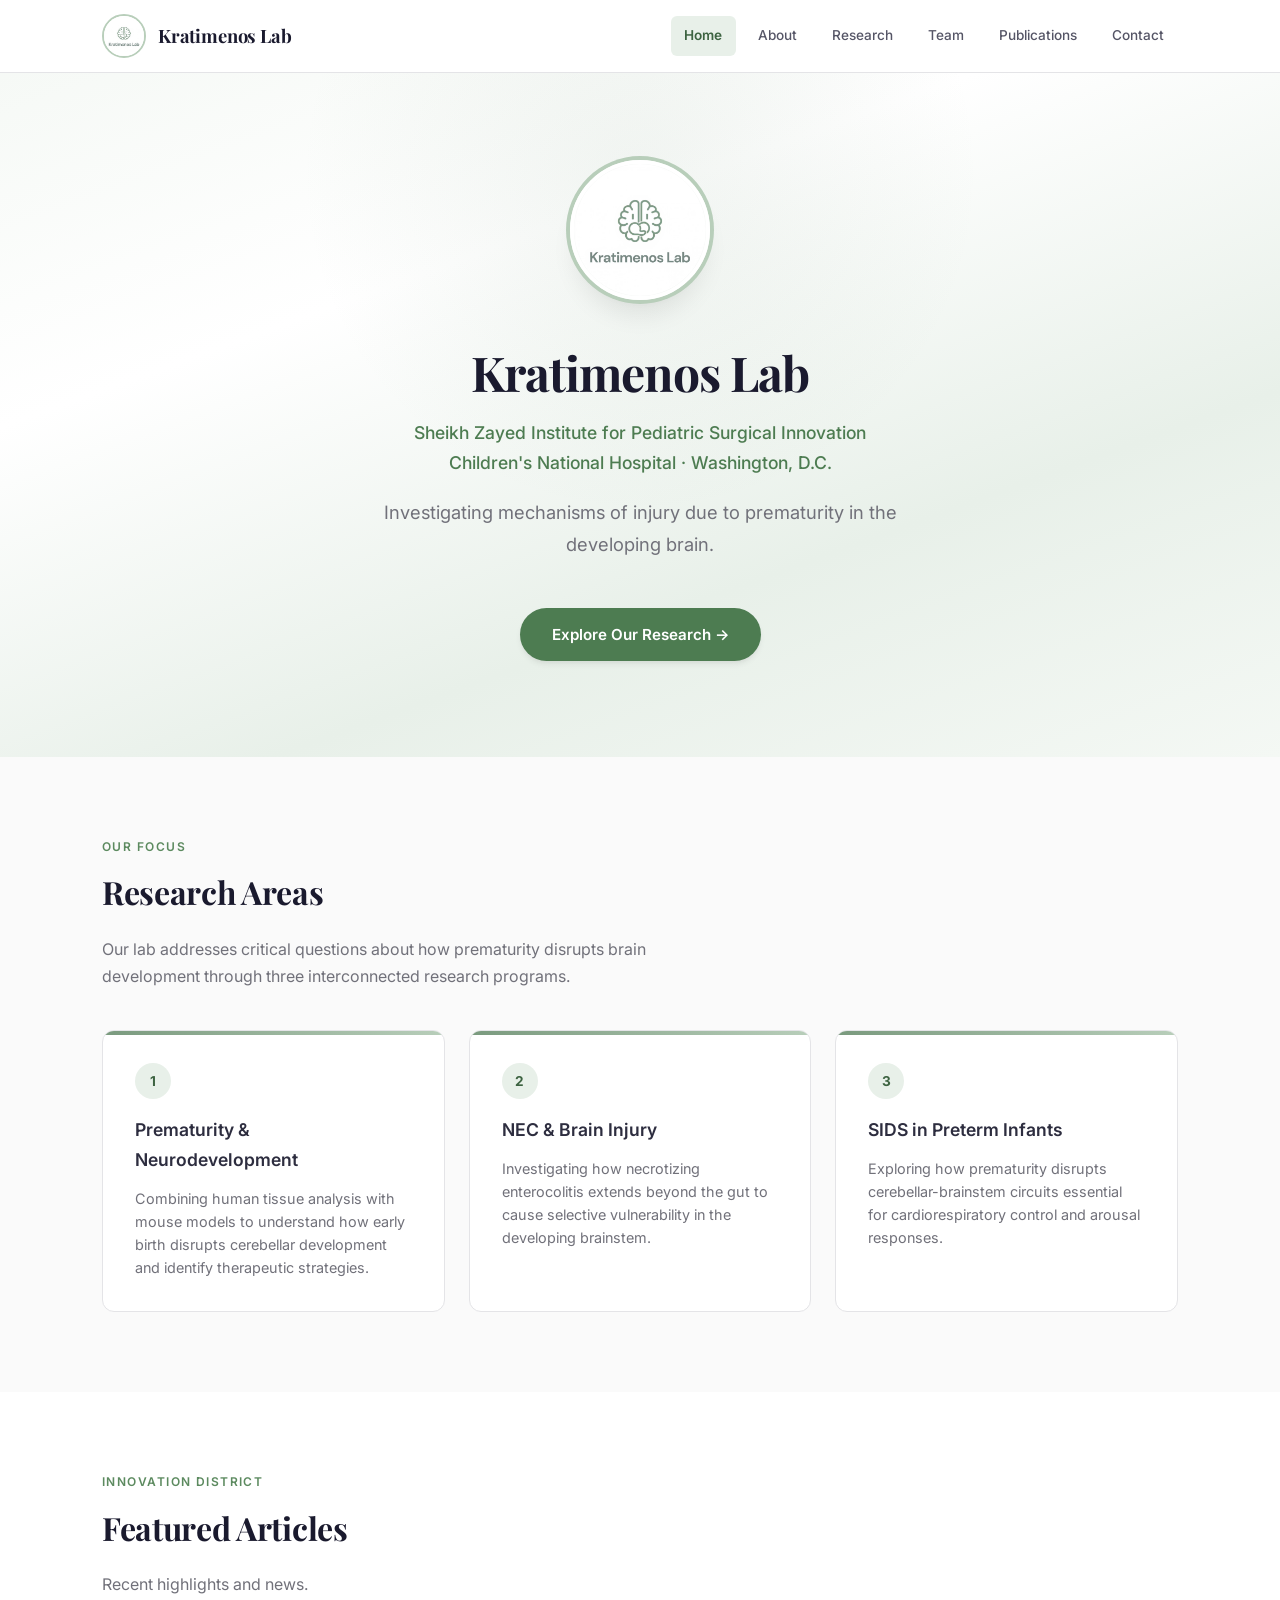
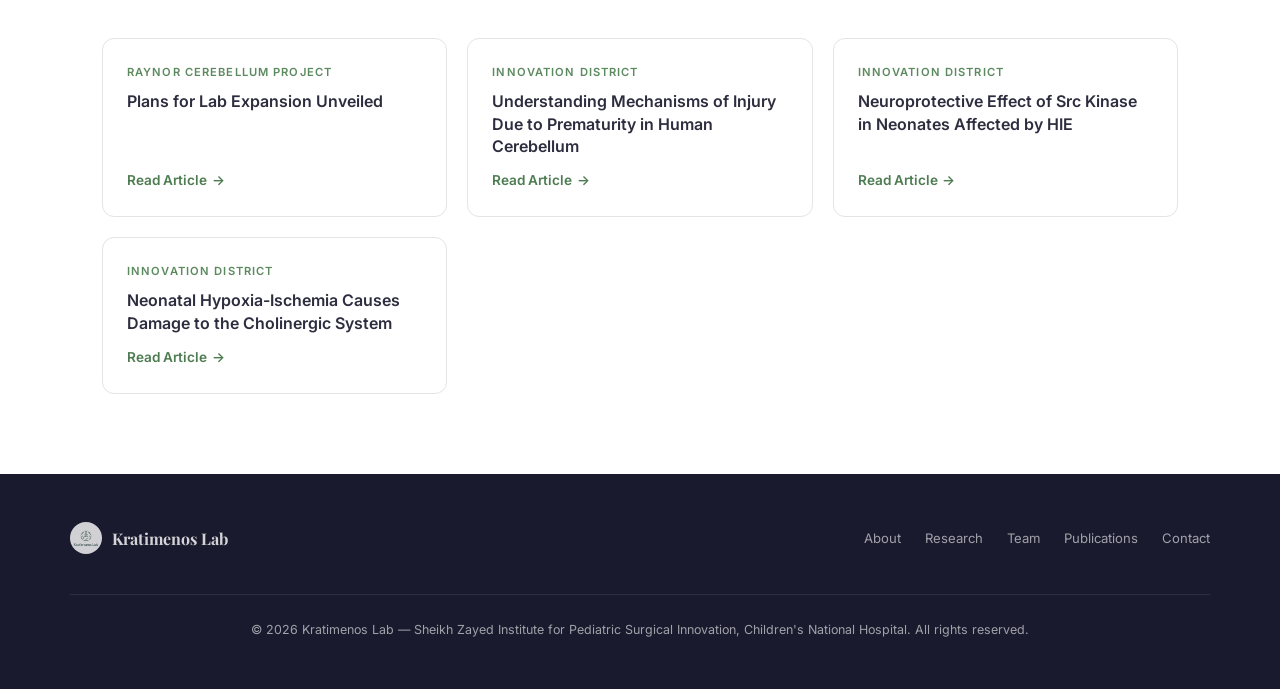
==== commit f8867e70: "Simplify featured articles section description https://claude.ai/code/session_019YQCWY88J9EC6LeAeHY3" ====
--- a/index.html
+++ b/index.html
@@ -77,7 +77,7 @@
   <div class="container">
     <p class="section-label">Innovation District</p>
     <h2 class="section-heading">Featured Articles</h2>
-    <p class="section-desc">Recent highlights from the Raynor Cerebellum Project and Children's National Innovation District.</p>
+    <p class="section-desc">Recent highlights and news.</p>
     <div class="featured-grid">
       <a href="https://www.raynorcerebellumproject.org/news/plans-for-lab-expansion-unveiled" class="featured-card" target="_blank" rel="noopener">
         <span class="card-label">Raynor Cerebellum Project</span>
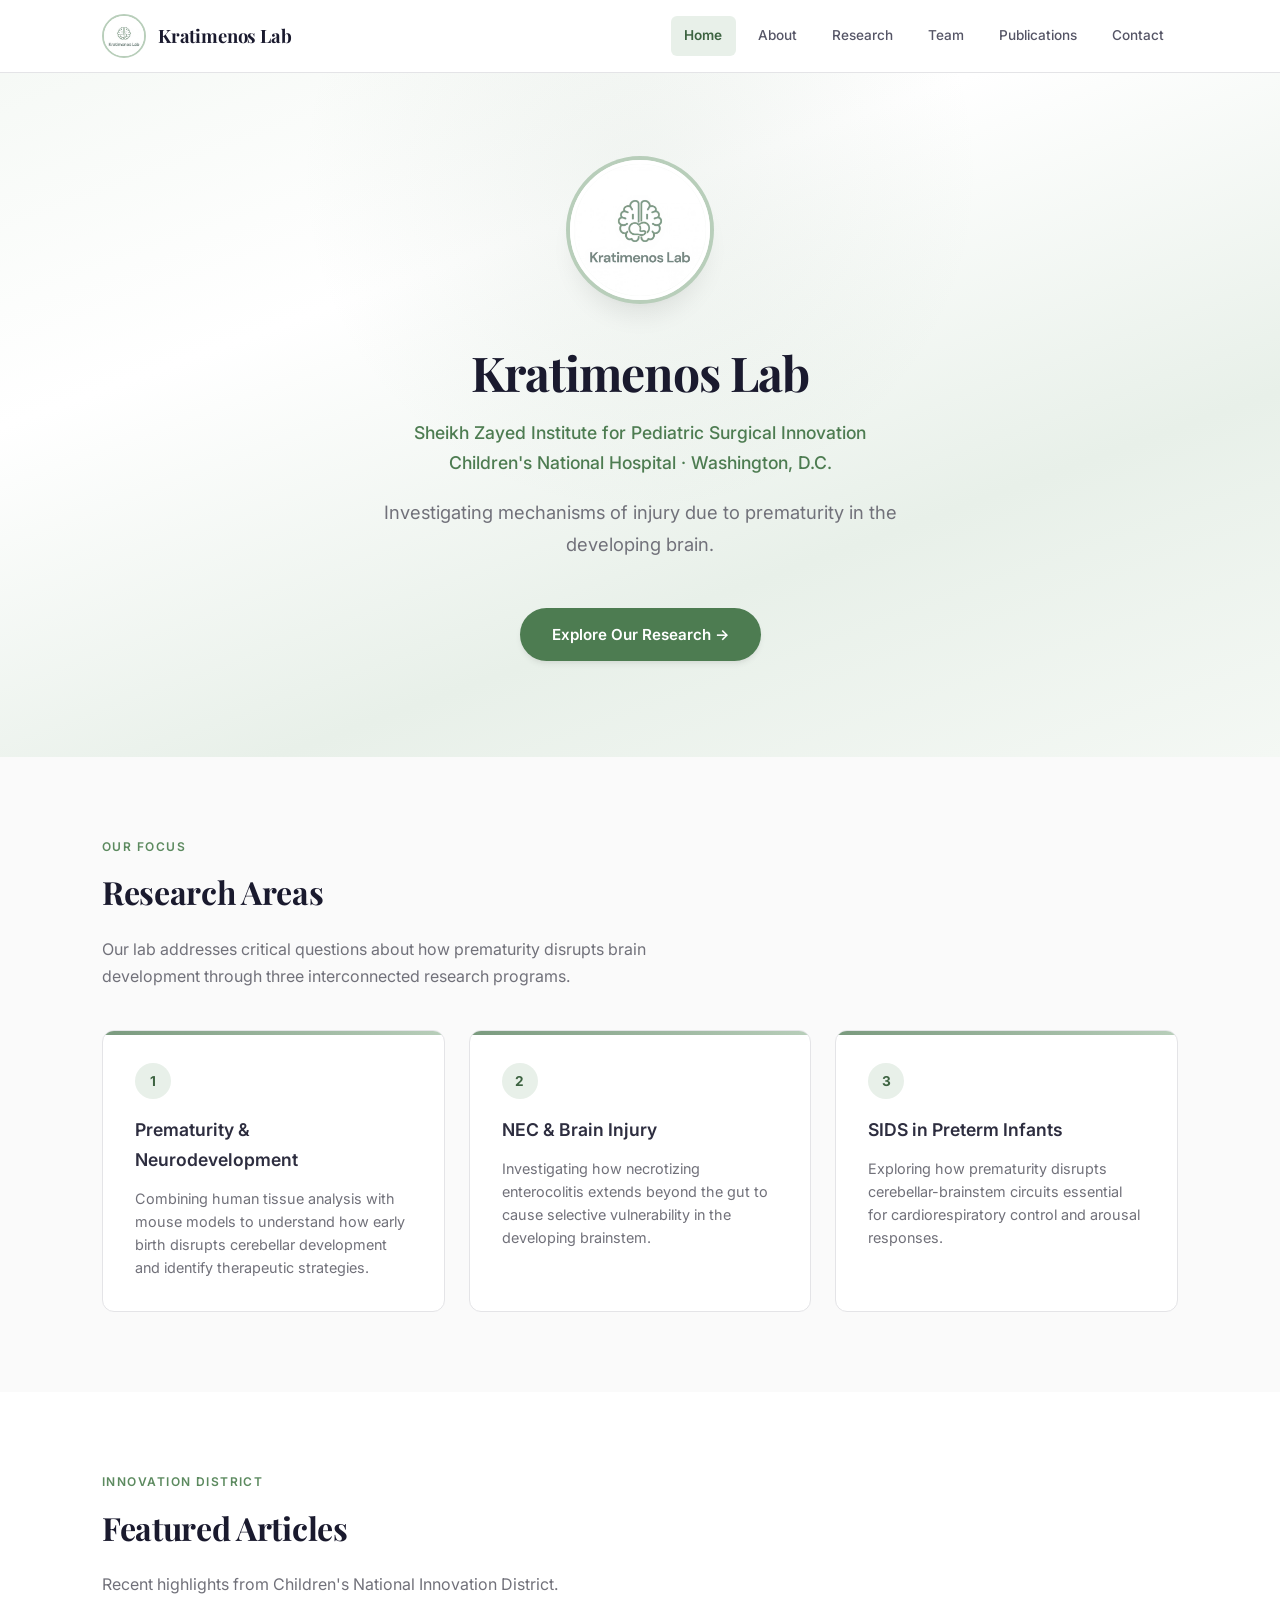
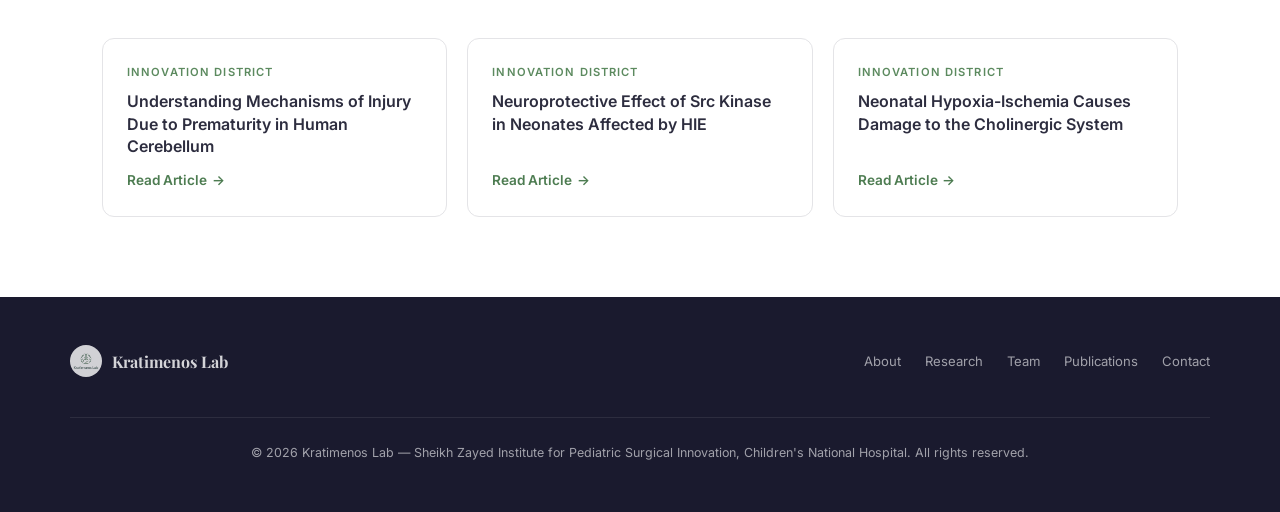
==== commit 721235a3: "Remove Raynor featured card, restore original featured section https://claude.ai/code/session_019YQC" ====
--- a/index.html
+++ b/index.html
@@ -77,13 +77,8 @@
   <div class="container">
     <p class="section-label">Innovation District</p>
     <h2 class="section-heading">Featured Articles</h2>
-    <p class="section-desc">Recent highlights and news.</p>
+    <p class="section-desc">Recent highlights from Children's National Innovation District.</p>
     <div class="featured-grid">
-      <a href="https://www.raynorcerebellumproject.org/news/plans-for-lab-expansion-unveiled" class="featured-card" target="_blank" rel="noopener">
-        <span class="card-label">Raynor Cerebellum Project</span>
-        <h3>Plans for Lab Expansion Unveiled</h3>
-        <span class="card-link">Read Article</span>
-      </a>
       <a href="https://innovationdistrict.childrensnational.org/understanding-mechanisms-of-injury-due-to-prematurity-in-human-cerebellum/" class="featured-card" target="_blank" rel="noopener">
         <span class="card-label">Innovation District</span>
         <h3>Understanding Mechanisms of Injury Due to Prematurity in Human Cerebellum</h3>
